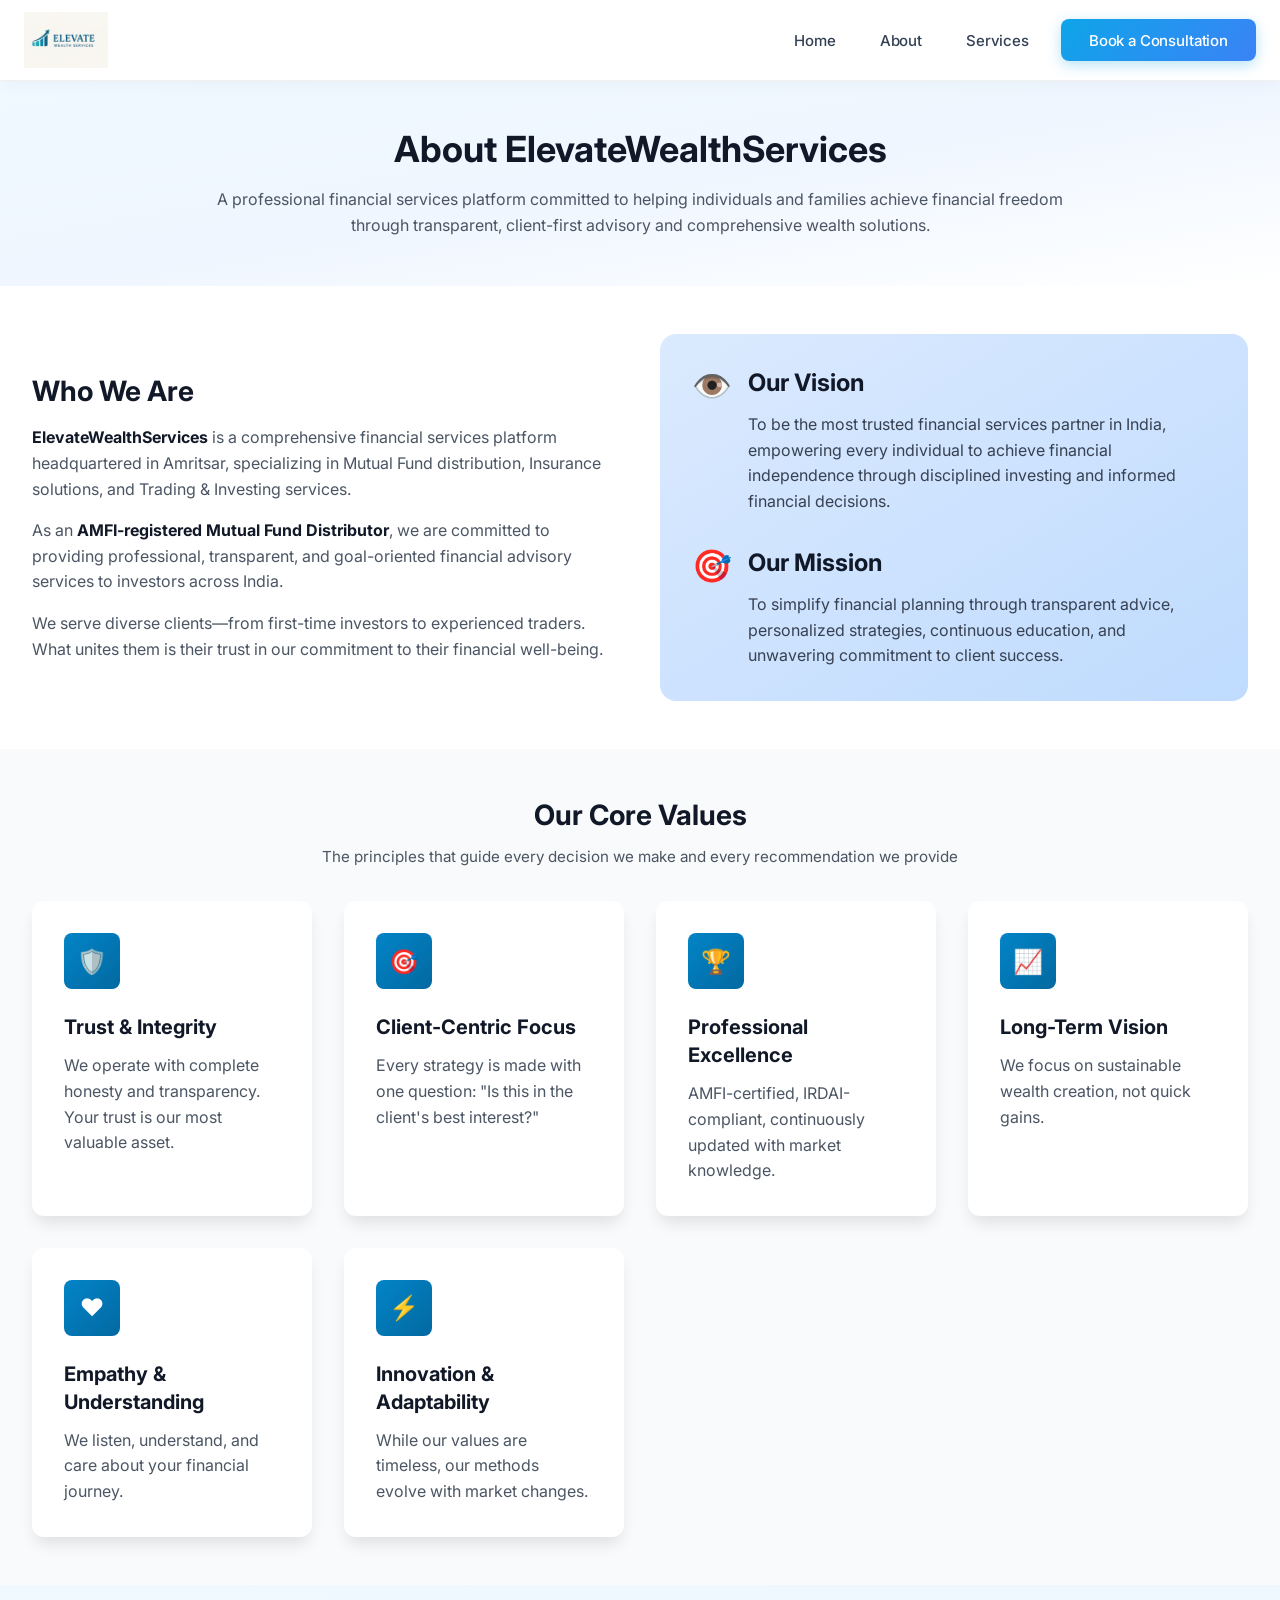
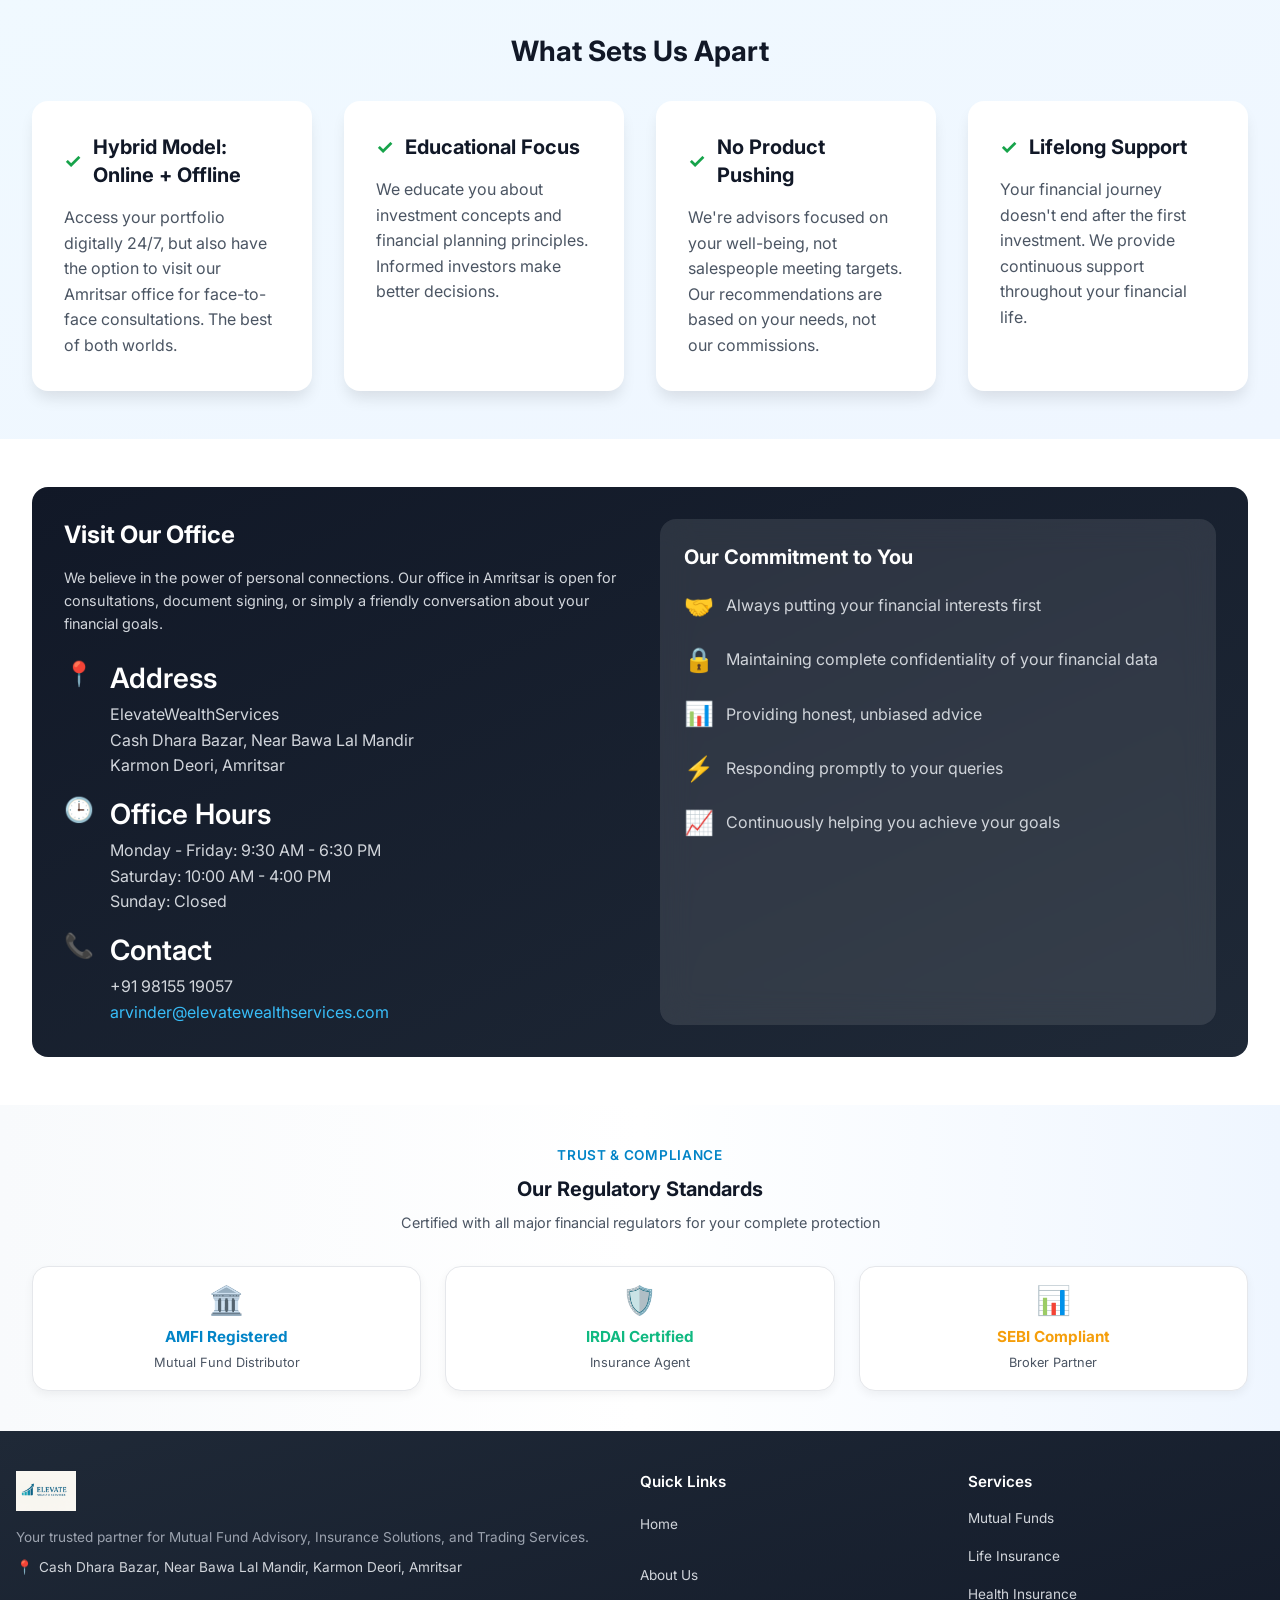
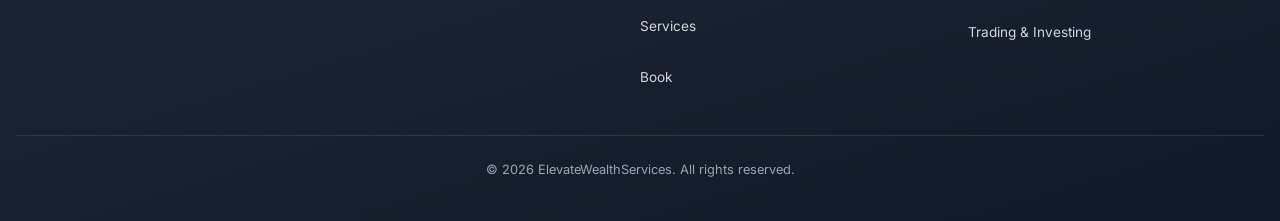
==== about.html @ 0524f618 "Fresh upload - full site" ====
<!DOCTYPE html>
<html lang="en">
<head>
    <meta charset="UTF-8">
    <meta name="viewport" content="width=device-width, initial-scale=1.0, maximum-scale=5.0, user-scalable=yes">
    <title>About Us - ElevateWealthServices</title>
    <meta name="description" content="Learn about ElevateWealthServices, an AMFI-registered mutual fund distributor offering insurance solutions and trading & investing support from Amritsar.">
    <meta property="og:type" content="website">
    <meta property="og:title" content="About ElevateWealthServices">
    <meta property="og:description" content="Discover our mission, vision, and client-first approach across mutual funds, insurance, and trading & investing services.">
    <meta property="og:url" content="https://elevatewealthservices.com/about.html">
    <meta property="og:image" content="https://elevatewealthservices.com/images/og-banner.png">
    <meta name="twitter:card" content="summary_large_image">
    <meta name="twitter:title" content="About ElevateWealthServices">
    <meta name="twitter:description" content="Learn how we serve investors with transparent advisory across mutual funds, insurance, and trading & investing.">
    <meta name="twitter:image" content="https://elevatewealthservices.com/images/og-banner.png">
    <link rel="stylesheet" href="css/styles.css">
    <style>
        @media (max-width: 768px) {
            h1 { font-size: 1.75rem !important; }
            h2 { font-size: 1.5rem !important; }
            h3 { font-size: 1.25rem !important; }
            p { font-size: 0.95rem !important; }
        }

        @media (max-width: 640px) {
            h1 { font-size: 1.5rem !important; }
            h2 { font-size: 1.25rem !important; }
            h3 { font-size: 1.05rem !important; }
            p { font-size: 0.9rem !important; }

            section { padding: 2rem 1rem !important; }

            .grid-2-col { grid-template-columns: 1fr !important; }
            .grid-3-col { grid-template-columns: 1fr !important; }
            .flex-reverse-mobile { flex-direction: column-reverse !important; }

            /* Force all 2-col grids to stack */
            div[style*="grid-template-columns: 1fr 1fr"] {
                grid-template-columns: 1fr !important;
            }
        }
    </style>
</head>
<body>
    <!-- Premium Navigation -->
    <nav>
        <div class="nav-container">
            <a href="index.html" class="logo">
                <img src="images/ElevateWealthServicesLogo.png" alt="ElevateWealthServices">
            </a>
            <button class="mobile-menu-toggle" aria-label="Toggle navigation" aria-expanded="false">
                <span></span>
                <span></span>
                <span></span>
            </button>
            <ul class="nav-menu">
                <li><a href="index.html">Home</a></li>
                <li><a href="about.html">About</a></li>
                <li><a href="services.html">Services</a></li>
                <li><a href="contact.html" class="nav-cta">Book a Consultation</a></li>
            </ul>
        </div>
    </nav>

    <!-- Hero Section -->
    <section style="padding: 3rem 1rem; background: linear-gradient(to bottom right, #f0f9ff, #eff6ff, white);">
        <div class="max-w-4xl" style="text-align: center;">
            <h1 style="font-size: 2.25rem; font-weight: 700; color: #111827; margin-bottom: 1rem;">About ElevateWealthServices</h1>
            <p style="font-size: 1rem; color: #4b5563; line-height: 1.6;">A professional financial services platform committed to helping individuals and families achieve financial freedom through transparent, client-first advisory and comprehensive wealth solutions.</p>
        </div>
    </section>

    <!-- Who We Are -->
    <section style="padding: 3rem 1rem; background: white;">
        <div class="max-w-7xl">
            <div style="display: grid; grid-template-columns: 1fr 1fr; gap: 2.5rem; align-items: center;">
                <div>
                    <h2 style="font-size: 1.75rem; font-weight: 700; color: #111827; margin-bottom: 1rem;">Who We Are</h2>
                    <div style="display: flex; flex-direction: column; gap: 1rem; color: #4b5563; font-size: 0.95rem; line-height: 1.7;">
                        <p><strong style="color: #111827;">ElevateWealthServices</strong> is a comprehensive financial services platform headquartered in Amritsar, specializing in Mutual Fund distribution, Insurance solutions, and Trading & Investing services.</p>
                        <p>As an <strong style="color: #111827;">AMFI-registered Mutual Fund Distributor</strong>, we are committed to providing professional, transparent, and goal-oriented financial advisory services to investors across India.</p>
                        <p>We serve diverse clients—from first-time investors to experienced traders. What unites them is their trust in our commitment to their financial well-being.</p>
                    </div>
                </div>

                <div style="background: linear-gradient(to bottom right, #dbeafe, #bfdbfe); border-radius: 1rem; padding: 2rem; display: flex; flex-direction: column; gap: 2rem;">
                    <div style="display: flex; gap: 1rem;">
                        <span style="font-size: 2rem; flex-shrink: 0;">👁️</span>
                        <div>
                            <h3 style="font-size: 1.5rem; font-weight: 700; color: #111827; margin-bottom: 0.75rem;">Our Vision</h3>
                            <p style="color: #374151; line-height: 1.6;">To be the most trusted financial services partner in India, empowering every individual to achieve financial independence through disciplined investing and informed financial decisions.</p>
                        </div>
                    </div>
                    <div style="display: flex; gap: 1rem;">
                        <span style="font-size: 2rem; flex-shrink: 0;">🎯</span>
                        <div>
                            <h3 style="font-size: 1.5rem; font-weight: 700; color: #111827; margin-bottom: 0.75rem;">Our Mission</h3>
                            <p style="color: #374151; line-height: 1.6;">To simplify financial planning through transparent advice, personalized strategies, continuous education, and unwavering commitment to client success.</p>
                        </div>
                    </div>
                </div>
            </div>
        </div>
    </section>

    <!-- Core Values -->
    <section style="padding: 3rem 1rem; background: #f9fafb;">
        <div class="max-w-7xl">
            <div style="text-align: center; margin-bottom: 2rem;">
                <h2 style="font-size: 1.75rem; font-weight: 700; color: #111827; margin-bottom: 0.75rem;">Our Core Values</h2>
                <p style="font-size: 0.95rem; color: #4b5563; max-width: 48rem; margin: 0 auto;">The principles that guide every decision we make and every recommendation we provide</p>
            </div>

            <div style="display: grid; grid-template-columns: repeat(auto-fit, minmax(280px, 1fr)); gap: 2rem;">
                <div style="background: white; border-radius: 0.75rem; padding: 2rem; box-shadow: 0 10px 15px -3px rgba(0, 0, 0, 0.1); transition: all 0.3s ease;">
                    <div style="display: inline-flex; align-items: center; justify-content: center; width: 3.5rem; height: 3.5rem; border-radius: 0.5rem; background: linear-gradient(to bottom right, #0284c7, #0369a1); color: white; margin-bottom: 1.5rem; font-size: 1.5rem;">🛡️</div>
                    <h3 style="font-size: 1.25rem; font-weight: 700; color: #111827; margin-bottom: 0.75rem;">Trust & Integrity</h3>
                    <p style="color: #4b5563;">We operate with complete honesty and transparency. Your trust is our most valuable asset.</p>
                </div>

                <div style="background: white; border-radius: 0.75rem; padding: 2rem; box-shadow: 0 10px 15px -3px rgba(0, 0, 0, 0.1); transition: all 0.3s ease;">
                    <div style="display: inline-flex; align-items: center; justify-content: center; width: 3.5rem; height: 3.5rem; border-radius: 0.5rem; background: linear-gradient(to bottom right, #0284c7, #0369a1); color: white; margin-bottom: 1.5rem; font-size: 1.5rem;">🎯</div>
                    <h3 style="font-size: 1.25rem; font-weight: 700; color: #111827; margin-bottom: 0.75rem;">Client-Centric Focus</h3>
                    <p style="color: #4b5563;">Every strategy is made with one question: "Is this in the client's best interest?"</p>
                </div>

                <div style="background: white; border-radius: 0.75rem; padding: 2rem; box-shadow: 0 10px 15px -3px rgba(0, 0, 0, 0.1); transition: all 0.3s ease;">
                    <div style="display: inline-flex; align-items: center; justify-content: center; width: 3.5rem; height: 3.5rem; border-radius: 0.5rem; background: linear-gradient(to bottom right, #0284c7, #0369a1); color: white; margin-bottom: 1.5rem; font-size: 1.5rem;">🏆</div>
                    <h3 style="font-size: 1.25rem; font-weight: 700; color: #111827; margin-bottom: 0.75rem;">Professional Excellence</h3>
                    <p style="color: #4b5563;">AMFI-certified, IRDAI-compliant, continuously updated with market knowledge.</p>
                </div>

                <div style="background: white; border-radius: 0.75rem; padding: 2rem; box-shadow: 0 10px 15px -3px rgba(0, 0, 0, 0.1); transition: all 0.3s ease;">
                    <div style="display: inline-flex; align-items: center; justify-content: center; width: 3.5rem; height: 3.5rem; border-radius: 0.5rem; background: linear-gradient(to bottom right, #0284c7, #0369a1); color: white; margin-bottom: 1.5rem; font-size: 1.5rem;">📈</div>
                    <h3 style="font-size: 1.25rem; font-weight: 700; color: #111827; margin-bottom: 0.75rem;">Long-Term Vision</h3>
                    <p style="color: #4b5563;">We focus on sustainable wealth creation, not quick gains.</p>
                </div>

                <div style="background: white; border-radius: 0.75rem; padding: 2rem; box-shadow: 0 10px 15px -3px rgba(0, 0, 0, 0.1); transition: all 0.3s ease;">
                    <div style="display: inline-flex; align-items: center; justify-content: center; width: 3.5rem; height: 3.5rem; border-radius: 0.5rem; background: linear-gradient(to bottom right, #0284c7, #0369a1); color: white; margin-bottom: 1.5rem; font-size: 1.5rem;">❤️</div>
                    <h3 style="font-size: 1.25rem; font-weight: 700; color: #111827; margin-bottom: 0.75rem;">Empathy & Understanding</h3>
                    <p style="color: #4b5563;">We listen, understand, and care about your financial journey.</p>
                </div>

                <div style="background: white; border-radius: 0.75rem; padding: 2rem; box-shadow: 0 10px 15px -3px rgba(0, 0, 0, 0.1); transition: all 0.3s ease;">
                    <div style="display: inline-flex; align-items: center; justify-content: center; width: 3.5rem; height: 3.5rem; border-radius: 0.5rem; background: linear-gradient(to bottom right, #0284c7, #0369a1); color: white; margin-bottom: 1.5rem; font-size: 1.5rem;">⚡</div>
                    <h3 style="font-size: 1.25rem; font-weight: 700; color: #111827; margin-bottom: 0.75rem;">Innovation & Adaptability</h3>
                    <p style="color: #4b5563;">While our values are timeless, our methods evolve with market changes.</p>
                </div>
            </div>
        </div>
    </section>

    <!-- What Sets Us Apart -->
    <section style="padding: 3rem 1rem; background: linear-gradient(to bottom right, #f0f9ff, #eff6ff);">
        <div class="max-w-7xl">
            <div style="text-align: center; margin-bottom: 2rem;">
                <h2 style="font-size: 1.75rem; font-weight: 700; color: #111827; margin-bottom: 0.75rem;">What Sets Us Apart</h2>
            </div>

            <div style="display: grid; grid-template-columns: repeat(auto-fit, minmax(250px, 1fr)); gap: 2rem;">
                <div style="background: white; border-radius: 1rem; padding: 2rem; box-shadow: 0 10px 15px -3px rgba(0, 0, 0, 0.1);">
                    <h3 style="font-size: 1.25rem; font-weight: 700; color: #111827; margin-bottom: 1rem; display: flex; align-items: center; gap: 0.75rem;">
                        <span style="color: #16a34a;">✓</span>
                        Hybrid Model: Online + Offline
                    </h3>
                    <p style="color: #4b5563; line-height: 1.6;">Access your portfolio digitally 24/7, but also have the option to visit our Amritsar office for face-to-face consultations. The best of both worlds.</p>
                </div>

                <div style="background: white; border-radius: 1rem; padding: 2rem; box-shadow: 0 10px 15px -3px rgba(0, 0, 0, 0.1);">
                    <h3 style="font-size: 1.25rem; font-weight: 700; color: #111827; margin-bottom: 1rem; display: flex; align-items: center; gap: 0.75rem;">
                        <span style="color: #16a34a;">✓</span>
                        Educational Focus
                    </h3>
                    <p style="color: #4b5563; line-height: 1.6;">We educate you about investment concepts and financial planning principles. Informed investors make better decisions.</p>
                </div>

                <div style="background: white; border-radius: 1rem; padding: 2rem; box-shadow: 0 10px 15px -3px rgba(0, 0, 0, 0.1);">
                    <h3 style="font-size: 1.25rem; font-weight: 700; color: #111827; margin-bottom: 1rem; display: flex; align-items: center; gap: 0.75rem;">
                        <span style="color: #16a34a;">✓</span>
                        No Product Pushing
                    </h3>
                    <p style="color: #4b5563; line-height: 1.6;">We're advisors focused on your well-being, not salespeople meeting targets. Our recommendations are based on your needs, not our commissions.</p>
                </div>

                <div style="background: white; border-radius: 1rem; padding: 2rem; box-shadow: 0 10px 15px -3px rgba(0, 0, 0, 0.1);">
                    <h3 style="font-size: 1.25rem; font-weight: 700; color: #111827; margin-bottom: 1rem; display: flex; align-items: center; gap: 0.75rem;">
                        <span style="color: #16a34a;">✓</span>
                        Lifelong Support
                    </h3>
                    <p style="color: #4b5563; line-height: 1.6;">Your financial journey doesn't end after the first investment. We provide continuous support throughout your financial life.</p>
                </div>
            </div>
        </div>
    </section>

    <!-- Office Info -->
    <section style="padding: 3rem 1rem; background: white;">
        <div class="max-w-7xl">
            <div style="background: linear-gradient(to bottom right, #111827, #1f2937); border-radius: 1rem; padding: 2rem; color: white;">
                <div style="display: grid; grid-template-columns: 1fr 1fr; gap: 2.5rem;">
                    <div>
                        <h2 style="font-size: 1.5rem; font-weight: 700; margin-bottom: 1rem;">Visit Our Office</h2>
                        <p style="color: #d1d5db; line-height: 1.6; margin-bottom: 1.5rem; font-size: 0.9rem;">We believe in the power of personal connections. Our office in Amritsar is open for consultations, document signing, or simply a friendly conversation about your financial goals.</p>
                        
                        <div style="display: flex; flex-direction: column; gap: 1rem;">
                            <div style="display: flex; gap: 1rem;">
                                <span style="font-size: 1.5rem;">📍</span>
                                <div>
                                    <h3 style="font-weight: 600; margin-bottom: 0.25rem;">Address</h3>
                                    <p style="color: #d1d5db;">ElevateWealthServices<br>Cash Dhara Bazar, Near Bawa Lal Mandir<br>Karmon Deori, Amritsar</p>
                                </div>
                            </div>

                            <div style="display: flex; gap: 1rem;">
                                <span style="font-size: 1.5rem;">🕒</span>
                                <div>
                                    <h3 style="font-weight: 600; margin-bottom: 0.25rem;">Office Hours</h3>
                                    <p style="color: #d1d5db;">Monday - Friday: 9:30 AM - 6:30 PM<br>Saturday: 10:00 AM - 4:00 PM<br>Sunday: Closed</p>
                                </div>
                            </div>

                            <div style="display: flex; gap: 1rem;">
                                <span style="font-size: 1.5rem;">📞</span>
                                <div>
                                    <h3 style="font-weight: 600; margin-bottom: 0.25rem;">Contact</h3>
                                    <p style="color: #d1d5db;">+91 98155 19057<br><a href="mailto:arvinder@elevatewealthservices.com" style="color: #38bdf8;">arvinder@elevatewealthservices.com</a></p>
                                </div>
                            </div>
                        </div>
                    </div>

                    <div style="background: rgba(255, 255, 255, 0.1); backdrop-filter: blur(1rem); border-radius: 1rem; padding: 1.5rem;">
                        <h3 style="font-size: 1.25rem; font-weight: 700; margin-bottom: 1rem;">Our Commitment to You</h3>
                        <div style="display: flex; flex-direction: column; gap: 1rem; color: #d1d5db;">
                            <p style="display: flex; align-items: center; gap: 0.75rem;">
                                <span style="font-size: 1.5rem;">🤝</span>
                                <span>Always putting your financial interests first</span>
                            </p>
                            <p style="display: flex; align-items: center; gap: 0.75rem;">
                                <span style="font-size: 1.5rem;">🔒</span>
                                <span>Maintaining complete confidentiality of your financial data</span>
                            </p>
                            <p style="display: flex; align-items: center; gap: 0.75rem;">
                                <span style="font-size: 1.5rem;">📊</span>
                                <span>Providing honest, unbiased advice</span>
                            </p>
                            <p style="display: flex; align-items: center; gap: 0.75rem;">
                                <span style="font-size: 1.5rem;">⚡</span>
                                <span>Responding promptly to your queries</span>
                            </p>
                            <p style="display: flex; align-items: center; gap: 0.75rem;">
                                <span style="font-size: 1.5rem;">📈</span>
                                <span>Continuously helping you achieve your goals</span>
                            </p>
                        </div>
                    </div>
                </div>
            </div>
        </div>
    </section>

    <!-- Trusted Partners & Compliance Section -->
    <section style="padding: 2.5rem 1rem; background: linear-gradient(to right, #f8fafc, white, #eff6ff);">
        <div class="max-w-7xl">
            <div style="text-align: center; margin-bottom: 2rem;">
                <p style="font-size: 0.85rem; font-weight: 600; color: #0284c7; text-transform: uppercase; letter-spacing: 0.05em; margin-bottom: 0.5rem;">Trust & Compliance</p>
                <h3 style="font-size: 1.25rem; font-weight: 700; color: #111827; margin-bottom: 0.5rem;">Our Regulatory Standards</h3>
                <p style="font-size: 0.9rem; color: #4b5563;">Certified with all major financial regulators for your complete protection</p>
            </div>

            <div style="display: grid; grid-template-columns: repeat(auto-fit, minmax(180px, 1fr)); gap: 1.5rem; align-items: center;">
                <!-- AMFI -->
                <div style="background: white; border-radius: 1rem; padding: 1rem; text-align: center; border: 1px solid #e5e7eb; box-shadow: 0 4px 10px rgba(0, 0, 0, 0.05); transition: all 0.3s ease;" onmouseover="this.style.transform='translateY(-3px)'; this.style.boxShadow='0 10px 25px rgba(2, 132, 199, 0.15)';" onmouseout="this.style.transform='translateY(0)'; this.style.boxShadow='0 4px 10px rgba(0, 0, 0, 0.05)';">
                    <div style="font-size: 1.75rem; margin-bottom: 0.5rem;">🏛️</div>
                    <p style="font-weight: 700; color: #0284c7; margin: 0; font-size: 0.95rem;">AMFI Registered</p>
                    <p style="color: #4b5563; font-size: 0.8rem; margin: 0.25rem 0 0 0;">Mutual Fund Distributor</p>
                </div>

                <!-- IRDAI -->
                <div style="background: white; border-radius: 1rem; padding: 1rem; text-align: center; border: 1px solid #e5e7eb; box-shadow: 0 4px 10px rgba(0, 0, 0, 0.05); transition: all 0.3s ease;" onmouseover="this.style.transform='translateY(-3px)'; this.style.boxShadow='0 10px 25px rgba(16, 185, 129, 0.15)';" onmouseout="this.style.transform='translateY(0)'; this.style.boxShadow='0 4px 10px rgba(0, 0, 0, 0.05)';">
                    <div style="font-size: 1.75rem; margin-bottom: 0.5rem;">🛡️</div>
                    <p style="font-weight: 700; color: #10b981; margin: 0; font-size: 0.95rem;">IRDAI Certified</p>
                    <p style="color: #4b5563; font-size: 0.8rem; margin: 0.25rem 0 0 0;">Insurance Agent</p>
                </div>

                <!-- SEBI -->
                <div style="background: white; border-radius: 1rem; padding: 1rem; text-align: center; border: 1px solid #e5e7eb; box-shadow: 0 4px 10px rgba(0, 0, 0, 0.05); transition: all 0.3s ease;" onmouseover="this.style.transform='translateY(-3px)'; this.style.boxShadow='0 10px 25px rgba(245, 158, 11, 0.15)';" onmouseout="this.style.transform='translateY(0)'; this.style.boxShadow='0 4px 10px rgba(0, 0, 0, 0.05)';">
                    <div style="font-size: 1.75rem; margin-bottom: 0.5rem;">📊</div>
                    <p style="font-weight: 700; color: #f59e0b; margin: 0; font-size: 0.95rem;">SEBI Compliant</p>
                    <p style="color: #4b5563; font-size: 0.8rem; margin: 0.25rem 0 0 0;">Broker Partner</p>
                </div>
            </div>
        </div>
    </section>

    <!-- Footer -->
    <footer style="background: linear-gradient(to bottom right, #1f2937, #111827); color: #d1d5db;">
        <div class="max-w-7xl" style="padding: 2.5rem 1rem;">
            <div style="display: grid; grid-template-columns: 2fr 1fr 1fr; gap: 2rem; margin-bottom: 2rem;">
                <!-- Company Info -->
                <div class="footer-section">
                    <div style="display: flex; align-items: center; gap: 0.4rem; margin-bottom: 1rem;">
                        <img src="images/ElevateWealthServicesLogo.png" alt="ElevateWealthServices" style="height: 2.5rem; width: auto; object-fit: contain;">
                    </div>
                    <p style="color: #9ca3af; font-size: 0.85rem; line-height: 1.5; margin-bottom: 0.75rem;">Your trusted partner for Mutual Fund Advisory, Insurance Solutions, and Trading Services.</p>
                    <div style="display: flex; align-items: center; gap: 0.4rem; font-size: 0.85rem;">
                        <span>📍</span>
                        <span>Cash Dhara Bazar, Near Bawa Lal Mandir, Karmon Deori, Amritsar</span>
                    </div>
                </div>

                <!-- Quick Links -->
                <div class="footer-section">
                    <h3 style="color: white; font-weight: 600; margin-bottom: 1rem; font-size: 0.95rem;">Quick Links</h3>
                    <ul style="list-style: none; padding: 0; margin: 0; display: flex; flex-direction: column; gap: 0.5rem;">
                        <li><a href="index.html" style="color: #d1d5db; text-decoration: none; font-size: 0.85rem;">Home</a></li>
                        <li><a href="about.html" style="color: #d1d5db; text-decoration: none; font-size: 0.85rem;">About Us</a></li>
                        <li><a href="services.html" style="color: #d1d5db; text-decoration: none; font-size: 0.85rem;">Services</a></li>
                        <li><a href="contact.html" style="color: #d1d5db; text-decoration: none; font-size: 0.85rem;">Book</a></li>
                    </ul>
                </div>

                <!-- Services -->
                <div class="footer-section">
                    <h3 style="color: white; font-weight: 600; margin-bottom: 1rem; font-size: 0.95rem;">Services</h3>
                    <ul style="list-style: none; padding: 0; margin: 0; display: flex; flex-direction: column; gap: 0.5rem;">
                        <li style="font-size: 0.85rem; color: #d1d5db;">Mutual Funds</li>
                        <li style="font-size: 0.85rem; color: #d1d5db;">Life Insurance</li>
                        <li style="font-size: 0.85rem; color: #d1d5db;">Health Insurance</li>
                        <li style="font-size: 0.85rem; color: #d1d5db;">Trading & Investing</li>
                    </ul>
                </div>
            </div>

            <div style="border-top: 1px solid rgba(255, 255, 255, 0.1); padding-top: 1.5rem;">
                <p style="font-size: 0.8rem; color: #9ca3af; text-align: center; margin: 0;">© 2026 ElevateWealthServices. All rights reserved.</p>
            </div>
        </div>
    </footer>

    <script src="js/script.js"></script>
</body>
</html>
---- css/styles.css ----
@import url('https://fonts.googleapis.com/css2?family=Inter:wght@300;400;500;600;700;800&display=swap');

/* Reset */
* {
  margin: 0;
  padding: 0;
  box-sizing: border-box;
}

html {
  scroll-behavior: smooth;
}

body {
  font-family: 'Inter', sans-serif;
  background-color: #ffffff;
  color: #1e293b;
  padding-top: 5rem;
  overflow-x: hidden;
}

/* Scrollbar Styling */
::-webkit-scrollbar {
  width: 10px;
}

::-webkit-scrollbar-track {
  background: #f1f5f9;
}

::-webkit-scrollbar-thumb {
  background: #cbd5e1;
  border-radius: 5px;
}

::-webkit-scrollbar-thumb:hover {
  background: #94a3b8;
}

/* Utility Classes */
.transition-smooth {
  transition: all 0.3s cubic-bezier(0.4, 0, 0.2, 1);
}

.gradient-bg {
  background: linear-gradient(135deg, #667eea 0%, #764ba2 100%);
}

.gradient-gold {
  background: linear-gradient(135deg, #f6d365 0%, #fda085 100%);
}

.glass {
  background: rgba(255, 255, 255, 0.25);
  backdrop-filter: blur(10px);
  border: 1px solid rgba(255, 255, 255, 0.18);
}

.glow-hover {
  position: relative;
  transition: all 0.3s ease;
}

.glow-hover:hover {
  box-shadow: 0 0 30px rgba(14, 165, 233, 0.4);
  transform: translateY(-2px);
}

/* Animations */
@keyframes blob {
  0%, 100% { transform: translate(0, 0) scale(1); }
  25% { transform: translate(20px, -50px) scale(1.1); }
  50% { transform: translate(-20px, 20px) scale(0.9); }
  75% { transform: translate(50px, 50px) scale(1.05); }
}

@keyframes fadeIn {
  from { opacity: 0; }
  to { opacity: 1; }
}

@keyframes slideUp {
  from { 
    opacity: 0;
    transform: translateY(30px);
  }
  to { 
    opacity: 1;
    transform: translateY(0);
  }
}

.animate-blob {
  animation: blob 7s infinite;
}

.animate-fade-in {
  animation: fadeIn 1s ease-in;
}

.animate-slide-up {
  animation: slideUp 0.6s ease-out;
}

.animation-delay-200 {
  animation-delay: 0.2s;
}

.animation-delay-400 {
  animation-delay: 0.4s;
}

.animation-delay-600 {
  animation-delay: 0.6s;
}

.animation-delay-2000 {
  animation-delay: 2s;
}

.animation-delay-4000 {
  animation-delay: 4s;
}

.animate-bounce {
  animation: bounce 2s infinite;
}

@keyframes bounce {
  0%, 100% { transform: translateY(0); }
  50% { transform: translateY(-10px); }
}

/* Typography */
h1 {
  font-size: 2.25rem;
  font-weight: 700;
  line-height: 1.2;
}

h2 {
  font-size: 1.875rem;
  font-weight: 700;
  line-height: 1.3;
}

h3 {
  font-size: 1.25rem;
  font-weight: 600;
  line-height: 1.4;
}

h4 {
  font-size: 1rem;
  font-weight: 600;
}

p {
  line-height: 1.6;
  font-size: 0.95rem;
}

@media (min-width: 768px) {
  h1 {
    font-size: 3.5rem;
  }

  h2 {
    font-size: 2.5rem;
  }

  h3 {
    font-size: 1.75rem;
  }

  h4 {
    font-size: 1.125rem;
  }

  p {
    font-size: 1rem;
  }
}

/* Container */
.container {
  max-width: 80rem;
  margin: 0 auto;
  padding: 0 1rem;
}

.max-w-7xl {
  max-width: 80rem;
  margin: 0 auto;
  padding: 0 1rem;
}

.max-w-4xl {
  max-width: 56rem;
  margin: 0 auto;
  padding: 0 1rem;
}

/* Colors */
.text-primary-600 { color: #0284c7; }
.text-primary-700 { color: #0369a1; }
.bg-primary-50 { background-color: #f0f9ff; }
.bg-primary-600 { background-color: #0284c7; }
.bg-primary-700 { background-color: #0369a1; }

.text-gray-900 { color: #111827; }
.text-gray-600 { color: #4b5563; }
.text-gray-700 { color: #374151; }
.text-white { color: #ffffff; }

.bg-white { background-color: #ffffff; }
.bg-gray-50 { background-color: #f9fafb; }
.bg-gray-900 { background-color: #111827; }
.bg-gray-800 { background-color: #1f2937; }

.bg-blue-50 { background-color: #eff6ff; }
.bg-blue-500 { background-color: #3b82f6; }
.bg-blue-600 { background-color: #2563eb; }
.bg-blue-700 { background-color: #1d4ed8; }
.bg-green-600 { background-color: #16a34a; }

/* Gradient */
.bg-gradient-to-br {
  background-image: linear-gradient(to bottom right, var(--tw-gradient-stops));
}

.from-slate-50 { --tw-gradient-stops: #f8fafc; }
.from-blue-50 { --tw-gradient-stops: #eff6ff; }
.from-primary-50 { --tw-gradient-stops: #f0f9ff; }
.from-primary-600 { --tw-gradient-stops: #0284c7; }
.from-gray-900 { --tw-gradient-stops: #111827; }
.from-blue-500 { --tw-gradient-stops: #3b82f6; }

.via-blue-50 { --tw-gradient-stops: var(--tw-gradient-from), #eff6ff; }
.via-gray-800 { --tw-gradient-stops: var(--tw-gradient-from), #1f2937; }

.to-white { --tw-gradient-stops: var(--tw-gradient-from), #ffffff; }
.to-blue-700 { --tw-gradient-stops: var(--tw-gradient-from), #1d4ed8; }
.to-primary-700 { --tw-gradient-stops: var(--tw-gradient-from), #0369a1; }
.to-gray-900 { --tw-gradient-stops: var(--tw-gradient-from), #111827; }
.to-indigo-50 { --tw-gradient-stops: var(--tw-gradient-from), #eef2ff; }

.bg-gradient-to-r {
  background-image: linear-gradient(to right, var(--tw-gradient-stops));
}

.from-primary-700 { --tw-gradient-stops: #0369a1; }
.to-primary-900 { --tw-gradient-stops: var(--tw-gradient-from), #0c4a6e; }

.from-blue-600 { --tw-gradient-stops: #2563eb; }
.to-indigo-600 { --tw-gradient-stops: var(--tw-gradient-from), #4f46e5; }

.bg-clip-text {
  background-clip: text;
  -webkit-background-clip: text;
  -webkit-text-fill-color: transparent;
}

/* Flexbox */
.flex {
  display: flex;
}

.flex-wrap {
  flex-wrap: wrap;
}

.flex-col {
  flex-direction: column;
}

.items-center {
  align-items: center;
}

.items-start {
  align-items: flex-start;
}

.justify-between {
  justify-content: space-between;
}

.justify-center {
  justify-content: center;
}

.gap-2 { gap: 0.5rem; }
.gap-3 { gap: 0.75rem; }
.gap-4 { gap: 1rem; }
.gap-6 { gap: 1.5rem; }
.gap-8 { gap: 2rem; }
.gap-12 { gap: 3rem; }

.space-x-2 > * + * { margin-left: 0.5rem; }
.space-x-3 > * + * { margin-left: 0.75rem; }
.space-x-4 > * + * { margin-left: 1rem; }
.space-x-8 > * + * { margin-left: 2rem; }

.space-y-2 > * + * { margin-top: 0.5rem; }
.space-y-4 > * + * { margin-top: 1rem; }
.space-y-6 > * + * { margin-top: 1.5rem; }

/* Grid */
.grid {
  display: grid;
}

.grid-cols-1 {
  grid-template-columns: repeat(1, minmax(0, 1fr));
}

.grid-cols-2 {
  grid-template-columns: repeat(2, minmax(0, 1fr));
}

/* Padding */
.p-2 { padding: 0.5rem; }
.p-4 { padding: 1rem; }
.p-6 { padding: 1.5rem; }
.p-8 { padding: 2rem; }
.p-12 { padding: 3rem; }

.px-4 { padding-left: 1rem; padding-right: 1rem; }
.px-6 { padding-left: 1.5rem; padding-right: 1.5rem; }
.px-8 { padding-left: 2rem; padding-right: 2rem; }

.py-4 { padding-top: 1rem; padding-bottom: 1rem; }
.py-8 { padding-top: 2rem; padding-bottom: 2rem; }
.py-12 { padding-top: 3rem; padding-bottom: 3rem; }
.py-20 { padding-top: 5rem; padding-bottom: 5rem; }

.pt-20 { padding-top: 5rem; }
.pb-8 { padding-bottom: 2rem; }

/* Margin */
.mx-auto { margin-left: auto; margin-right: auto; }
.mb-2 { margin-bottom: 0.5rem; }
.mb-3 { margin-bottom: 0.75rem; }
.mb-4 { margin-bottom: 1rem; }
.mb-6 { margin-bottom: 1.5rem; }
.mb-8 { margin-bottom: 2rem; }

.mt-6 { margin-top: 1.5rem; }
.mt-8 { margin-top: 2rem; }

.pt-8 { padding-top: 2rem; }

/* Width & Height */
.w-full { width: 100%; }
.w-5 { width: 1.25rem; }
.w-6 { width: 1.5rem; }
.w-8 { width: 2rem; }
.w-16 { width: 4rem; }

.h-full { height: 100%; }
.h-10 { height: 2.5rem; }
.h-12 { height: 3rem; }
.h-16 { height: 4rem; }
.h-20 { height: 5rem; }
.h-px { height: 1px; }
.h-1 { height: 0.25rem; }
.h-2 { height: 0.5rem; }
.h-3 { height: 0.75rem; }

/* Border */
.border {
  border: 1px solid #e5e7eb;
}

.border-gray-100 { border-color: #f3f4f6; }
.border-gray-200 { border-color: #e5e7eb; }

.rounded-lg { border-radius: 0.5rem; }
.rounded-xl { border-radius: 0.75rem; }
.rounded-2xl { border-radius: 1rem; }
.rounded-full { border-radius: 9999px; }

/* Button Styles */
.btn {
  display: inline-flex;
  align-items: center;
  padding: 0.75rem 1.5rem;
  border-radius: 0.5rem;
  font-weight: 600;
  cursor: pointer;
  transition: all 0.3s ease;
  border: none;
  text-decoration: none;
  font-family: inherit;
  font-size: 1rem;
  min-height: 48px;
  min-width: 48px;
}

@media (max-width: 640px) {
  .btn {
    padding: 0.75rem 1.25rem;
    font-size: 0.95rem;
  }
}

.btn-primary {
  background: linear-gradient(to right, #0284c7, #0369a1);
  color: white;
  box-shadow: 0 10px 25px rgba(2, 132, 199, 0.3);
}

.btn-primary:hover {
  box-shadow: 0 15px 35px rgba(2, 132, 199, 0.4);
  transform: translateY(-2px);
}

.btn-secondary {
  background: white;
  color: #1f2937;
  border: 1px solid #e5e7eb;
}

.btn-secondary:hover {
  box-shadow: 0 10px 25px rgba(0, 0, 0, 0.1);
  transform: translateY(-2px);
}

/* Shadow */
.shadow-lg {
  box-shadow: 0 10px 15px -3px rgba(0, 0, 0, 0.1);
}

.shadow-xl {
  box-shadow: 0 20px 25px -5px rgba(0, 0, 0, 0.1);
}

.shadow-2xl {
  box-shadow: 0 25px 50px -12px rgba(0, 0, 0, 0.25);
}

/* Display */
.hidden { display: none; }
.block { display: block; }
.inline-flex { display: inline-flex; }
.inline-block { display: inline-block; }

/* Margin Auto */
.absolute { position: absolute; }
.relative { position: relative; }
.fixed { position: fixed; }

/* Z-index */
.z-50 { z-index: 50; }
.z-10 { z-index: 10; }

/* Responsiveness */
.sm-hidden {
  display: none;
}

/* Premium Navbar */
nav {
  position: fixed;
  top: 0;
  left: 0;
  right: 0;
  width: 100%;
  z-index: 1000;
  background: rgba(255, 255, 255, 0.95);
  backdrop-filter: blur(20px);
  -webkit-backdrop-filter: blur(20px);
  border-bottom: 1px solid rgba(0, 0, 0, 0.06);
  transition: all 0.4s cubic-bezier(0.4, 0, 0.2, 1);
  box-shadow: 0 2px 20px rgba(0, 0, 0, 0.04);
}

nav.scrolled {
  background: rgba(255, 255, 255, 0.98);
  box-shadow: 0 4px 30px rgba(0, 0, 0, 0.08);
  border-bottom: 1px solid rgba(2, 132, 199, 0.12);
}

.nav-container {
  max-width: 80rem;
  margin: 0 auto;
  padding: 0 1.5rem;
  display: flex;
  align-items: center;
  justify-content: space-between;
  height: 5rem;
}

nav .logo {
  display: flex;
  align-items: center;
  text-decoration: none;
  transition: transform 0.3s ease, opacity 0.3s ease;
  z-index: 1001;
}

nav .logo:hover {
  transform: translateY(-1px);
  opacity: 0.9;
}

nav .logo img {
  height: 3.5rem;
  width: auto;
  object-fit: contain;
  display: block;
}

.nav-menu {
  display: flex;
  align-items: center;
  gap: 0.25rem;
  list-style: none;
  margin: 0;
  padding: 0;
}

.nav-menu li {
  position: relative;
}

.nav-menu a {
  display: inline-flex;
  align-items: center;
  padding: 0.65rem 1.25rem;
  color: #334155;
  text-decoration: none;
  font-weight: 500;
  font-size: 0.9375rem;
  letter-spacing: -0.01em;
  transition: all 0.3s cubic-bezier(0.4, 0, 0.2, 1);
  border-radius: 0.5rem;
  position: relative;
}

.nav-menu a:not(.nav-cta)::before {
  content: '';
  position: absolute;
  bottom: 0.5rem;
  left: 1.25rem;
  right: 1.25rem;
  height: 2px;
  background: linear-gradient(90deg, #0ea5e9, #3b82f6);
  transform: scaleX(0);
  transform-origin: center;
  transition: transform 0.3s cubic-bezier(0.4, 0, 0.2, 1);
  border-radius: 2px;
}

.nav-menu a:not(.nav-cta):hover {
  color: #0ea5e9;
  background: rgba(14, 165, 233, 0.06);
}

.nav-menu a:not(.nav-cta):hover::before {
  transform: scaleX(1);
}

.nav-cta {
  background: linear-gradient(135deg, #0ea5e9 0%, #3b82f6 100%);
  color: #ffffff !important;
  font-weight: 600;
  padding: 0.7rem 1.75rem !important;
  border-radius: 0.625rem;
  box-shadow: 0 4px 14px rgba(14, 165, 233, 0.3);
  margin-left: 0.5rem;
  transition: all 0.3s cubic-bezier(0.4, 0, 0.2, 1);
}

.nav-cta:hover {
  transform: translateY(-2px);
  box-shadow: 0 8px 24px rgba(14, 165, 233, 0.4);
  background: linear-gradient(135deg, #0284c7 0%, #2563eb 100%);
}

.mobile-menu-toggle {
  display: none;
  flex-direction: column;
  justify-content: space-around;
  width: 2rem;
  height: 2rem;
  background: transparent;
  border: none;
  cursor: pointer;
  padding: 0;
  z-index: 1001;
  position: relative;
}

.mobile-menu-toggle span {
  width: 2rem;
  height: 2px;
  background: #0f172a;
  border-radius: 2px;
  transition: all 0.3s cubic-bezier(0.4, 0, 0.2, 1);
  position: relative;
  transform-origin: center;
}

.mobile-menu-toggle.active span:nth-child(1) {
  transform: rotate(45deg) translate(0.4rem, 0.4rem);
}

.mobile-menu-toggle.active span:nth-child(2) {
  opacity: 0;
  transform: translateX(-100%);
}

.mobile-menu-toggle.active span:nth-child(3) {
  transform: rotate(-45deg) translate(0.4rem, -0.4rem);
}

/* Mobile Menu */
@media (max-width: 768px) {
  .nav-container {
    padding: 0 1.25rem;
  }
  
  nav .logo img {
    height: 3rem;
  }
  
  .mobile-menu-toggle {
    display: flex;
  }
  
  .nav-menu {
    position: fixed;
    top: 5rem;
    left: 0;
    right: 0;
    flex-direction: column;
    background: rgba(255, 255, 255, 0.98);
    backdrop-filter: blur(20px);
    -webkit-backdrop-filter: blur(20px);
    padding: 1.5rem 1.25rem;
    gap: 0.25rem;
    box-shadow: 0 10px 40px rgba(0, 0, 0, 0.12);
    border-bottom: 1px solid rgba(0, 0, 0, 0.08);
    opacity: 0;
    transform: translateY(-20px);
    pointer-events: none;
    transition: all 0.4s cubic-bezier(0.4, 0, 0.2, 1);
  }
  
  .nav-menu.active {
    opacity: 1;
    transform: translateY(0);
    pointer-events: all;
  }
  
  .nav-menu li {
    width: 100%;
  }
  
  .nav-menu a {
    width: 100%;
    padding: 0.875rem 1.25rem;
    font-size: 1rem;
    justify-content: flex-start;
  }
  
  .nav-cta {
    margin-left: 0 !important;
    margin-top: 0.5rem;
    text-align: center;
    justify-content: center;
  }
}

@media (max-width: 768px) {
  /* Stack all inline multi-col grids */
  div[style*="grid-template-columns: 1fr 1fr"],
  div[style*="grid-template-columns: 2fr 1fr 1fr"],
  div[style*="grid-template-columns: repeat(3"],
  div[style*="grid-template-columns: repeat(auto-fit"] {
    grid-template-columns: 1fr !important;
  }
}

@media (max-width: 640px) {
  nav .nav-links.active a {
    font-size: 0.95rem;
    padding: 0.6rem 1rem;
  }
}

/* Footer */
footer {
  background: linear-gradient(to bottom right, #1f2937, #111827, #1f2937);
  color: #d1d5db;
}

footer a {
  color: inherit;
  text-decoration: none;
  transition: color 0.3s ease;
  display: inline-block;
  padding: 0.35rem 0.25rem;
}

footer a:hover {
  color: #0284c7;
  text-decoration: underline;
}

.footer-section {
  flex: 1;
}

.footer-section h3 {
  color: white;
  font-size: 1rem;
  margin-bottom: 1rem;
  font-weight: 600;
}

.footer-section ul {
  list-style: none;
  padding: 0;
  margin: 0;
}

.footer-section ul li {
  margin-bottom: 0.6rem;
  font-size: 0.9rem;
  line-height: 1.5;
}

.footer-section ul li a {
  color: #d1d5db;
  padding: 0.4rem 0;
  display: block;
}

.footer-section ul li a:hover {
  color: #0284c7;
  padding-left: 0.25rem;
}

.footer-divider {
  width: 1px;
  background: rgba(255, 255, 255, 0.2);
  height: 3rem;
}

.footer-bottom {
  border-top: 1px solid rgba(255, 255, 255, 0.1);
  margin-top: 2rem;
  padding-top: 2rem;
  display: flex;
  justify-content: space-between;
  align-items: center;
  font-size: 0.875rem;
}

@media (max-width: 768px) {
  .footer-section h3 {
    font-size: 0.95rem;
  }

  .footer-section ul li {
    font-size: 0.85rem;
    margin-bottom: 0.5rem;
  }

  .footer-bottom {
    flex-direction: column;
    gap: 1rem;
    text-align: center;
  }
}

@media (max-width: 640px) {
  .footer-section h3 {
    font-size: 0.9rem;
    margin-bottom: 0.75rem;
  }

  .footer-section ul li {
    font-size: 0.8rem;
    margin-bottom: 0.4rem;
  }

  .footer-section ul li a {
    padding: 0.35rem 0;
  }

  footer {
    padding: 1.5rem 1rem !important;
  }

  footer .max-w-7xl {
    padding: 0 !important;
  }
}

/* Form Elements */
input, select, textarea {
  width: 100%;
  padding: 0.75rem 1rem;
  border: 1px solid #e5e7eb;
  border-radius: 0.5rem;
  font-family: inherit;
  font-size: 1rem;
  transition: border-color 0.3s ease;
}

input:focus, select:focus, textarea:focus {
  outline: none;
  border-color: #0284c7;
  box-shadow: 0 0 0 3px rgba(2, 132, 199, 0.1);
}

label {
  display: block;
  font-weight: 500;
  margin-bottom: 0.5rem;
  font-size: 0.875rem;
}

/* Card Styles */
.card {
  background: white;
  border-radius: 1rem;
  padding: 2rem;
  border: 1px solid #e5e7eb;
  transition: all 0.3s ease;
}

.card:hover {
  box-shadow: 0 20px 25px -5px rgba(0, 0, 0, 0.1);
  transform: translateY(-4px);
}

/* Section */
.section {
  padding: 5rem 1rem;
}

.section-dark {
  background: linear-gradient(135deg, #1f2937, #111827);
  color: white;
}

/* Enhanced Animations */
@keyframes slideInUp {
  from {
    opacity: 0;
    transform: translateY(40px);
  }
  to {
    opacity: 1;
    transform: translateY(0);
  }
}

@keyframes slideInDown {
  from {
    opacity: 0;
    transform: translateY(-40px);
  }
  to {
    opacity: 1;
    transform: translateY(0);
  }
}

@keyframes scaleIn {
  from {
    opacity: 0;
    transform: scale(0.95);
  }
  to {
    opacity: 1;
    transform: scale(1);
  }
}

@keyframes fadeInBlur {
  from {
    opacity: 0;
    filter: blur(10px);
  }
  to {
    opacity: 1;
    filter: blur(0);
  }
}

@keyframes shimmer {
  0% {
    background-position: -1000px 0;
  }
  100% {
    background-position: 1000px 0;
  }
}

@keyframes glow-pulse {
  0%, 100% {
    box-shadow: 0 0 20px rgba(2, 132, 199, 0.3);
  }
  50% {
    box-shadow: 0 0 30px rgba(2, 132, 199, 0.5);
  }
}

/* Card Enhancement */
.service-card {
  transition: all 0.4s cubic-bezier(0.34, 1.56, 0.64, 1);
  position: relative;
}

.service-card::before {
  content: '';
  position: absolute;
  top: 0;
  left: 0;
  right: 0;
  height: 4px;
  background: linear-gradient(90deg, #0284c7, #2563eb);
  border-radius: 1rem 1rem 0 0;
  transform: scaleX(0);
  transform-origin: left;
  transition: transform 0.3s ease;
}

.service-card:hover::before {
  transform: scaleX(1);
}

/* Gradient Text Animation */
.gradient-text-animate {
  background: linear-gradient(90deg, #0284c7, #2563eb, #4f46e5, #0284c7);
  background-size: 200% 100%;
  -webkit-background-clip: text;
  -webkit-text-fill-color: transparent;
  background-clip: text;
  animation: shimmer 3s infinite;
}

/* Trust Badge */
.trust-badge {
  display: inline-flex;
  align-items: center;
  gap: 0.5rem;
  background: rgba(2, 132, 199, 0.08);
  border: 1px solid rgba(2, 132, 199, 0.2);
  padding: 0.5rem 1rem;
  border-radius: 9999px;
  font-size: 0.85rem;
  font-weight: 600;
  color: #0284c7;
  transition: all 0.3s ease;
}

.trust-badge:hover {
  background: rgba(2, 132, 199, 0.15);
  border-color: rgba(2, 132, 199, 0.4);
  transform: translateY(-2px);
}

/* Enhanced Step Counter */
.step-counter {
  display: inline-flex;
  align-items: center;
  justify-content: center;
  width: 3.5rem;
  height: 3.5rem;
  border-radius: 50%;
  font-weight: 700;
  font-size: 1.5rem;
  color: white;
  position: relative;
  animation: scaleIn 0.6s cubic-bezier(0.34, 1.56, 0.64, 1);
}

.step-counter::after {
  content: '';
  position: absolute;
  inset: -3px;
  border-radius: 50%;
  background: linear-gradient(135deg, currentColor, transparent);
  opacity: 0;
  transition: opacity 0.3s ease;
  z-index: -1;
}

.step-counter:hover::after {
  opacity: 0.2;
}

/* Stat Counter */
.stat-counter {
  transition: all 0.3s ease;
}

.stat-counter:hover {
  transform: scale(1.05);
}

.stat-value {
  font-size: 1.75rem;
  font-weight: 700;
  color: #0284c7;
  margin-bottom: 0.25rem;
  transition: all 0.3s ease;
}

.stat-counter:hover .stat-value {
  color: #2563eb;
  transform: scale(1.1);
}

/* Links */
a {
  color: #0284c7;
  text-decoration: none;
  transition: color 0.3s ease;
}

a:hover {
  color: #0369a1;
}

/* Responsive Design */
@media (max-width: 768px) {
  h1 {
    font-size: 2.25rem;
  }

  h2 {
    font-size: 1.875rem;
  }

  h3 {
    font-size: 1.25rem;
  }

  .grid-cols-2 {
    grid-template-columns: repeat(1, minmax(0, 1fr));
  }

  .hidden-mobile {
    display: none;
  }

  .py-20 {
    padding: 2rem 0;
  }

  .gap-12 {
    gap: 1.5rem;
  }

  .space-y-2 > * + * {
    margin-top: 0.5rem;
  }

  .section {
    padding: 3rem 1rem;
  }

  .max-w-7xl {
    padding: 0 0.75rem;
  }

  .max-w-4xl {
    padding: 0 0.75rem;
  }

  .footer-bottom {
    flex-direction: column;
    gap: 1rem;
    text-align: center;
  }
}

@media (max-width: 640px) {
  h1 {
    font-size: 1.75rem;
    line-height: 1.1;
  }

  h2 {
    font-size: 1.5rem;
  }

  h3 {
    font-size: 1.125rem;
  }

  p {
    font-size: 0.9rem;
  }

  .container {
    padding: 0 0.75rem;
  }

  .max-w-7xl {
    padding: 0 0.75rem;
  }

  .max-w-4xl {
    padding: 0 0.75rem;
  }

  .px-4 {
    padding-left: 0.75rem;
    padding-right: 0.75rem;
  }

  .px-6 {
    padding-left: 0.75rem;
    padding-right: 0.75rem;
  }

  .px-8 {
    padding-left: 1rem;
    padding-right: 1rem;
  }

  .py-8 {
    padding-top: 1.5rem;
    padding-bottom: 1.5rem;
  }

  .py-12 {
    padding-top: 2rem;
    padding-bottom: 2rem;
  }

  .py-20 {
    padding-top: 2rem;
    padding-bottom: 2rem;
  }

  .p-4 {
    padding: 0.75rem;
  }

  .p-6 {
    padding: 1rem;
  }

  .p-8 {
    padding: 1.5rem;
  }

  .p-12 {
    padding: 1.5rem;
  }

  .gap-3 {
    gap: 0.5rem;
  }

  .gap-4 {
    gap: 0.75rem;
  }

  .gap-6 {
    gap: 1rem;
  }

  .gap-8 {
    gap: 1rem;
  }

  .gap-12 {
    gap: 1.5rem;
  }

  .mt-6 {
    margin-top: 1rem;
  }

  .mt-8 {
    margin-top: 1.5rem;
  }

  .mb-4 {
    margin-bottom: 0.75rem;
  }

  .mb-6 {
    margin-bottom: 1rem;
  }

  .mb-8 {
    margin-bottom: 1.5rem;
  }

  .text-lg {
    font-size: 1rem;
  }

  .text-xl {
    font-size: 1.125rem;
  }

  .flex-col {
    flex-direction: column;
  }

  .items-center {
    align-items: center;
  }

  .card {
    padding: 1.5rem;
  }

  input, select, textarea {
    padding: 0.65rem 0.85rem;
    font-size: 16px;
  }

  label {
    font-size: 0.8rem;
  }

  nav .logo {
    font-size: 1rem;
  }

  .mobile-menu-btn {
    font-size: 1.25rem;
  }

  .footer-section h3 {
    font-size: 0.95rem;
  }

  .footer-section ul li {
    font-size: 0.8rem;
  }
}

/* ===== Brand Partners — Luxury ===== */
#bpsec {
  background: linear-gradient(158deg, #08101e 0%, #0b1a30 55%, #0d1e38 100%);
  padding: 5rem 1.5rem 5.5rem;
  position: relative;
  overflow: hidden;
}
#bpsec::before {
  content: '';
  position: absolute;
  inset: 0 0 auto 0;
  height: 2px;
  background: linear-gradient(90deg, transparent 5%, #c9a84c 28%, #f0d47e 50%, #c9a84c 72%, transparent 95%);
}
#bpsec::after {
  content: '';
  position: absolute;
  inset: auto 0 0 0;
  height: 1px;
  background: linear-gradient(90deg, transparent, rgba(201,168,76,0.25) 50%, transparent);
}
.bp-glow {
  position: absolute;
  border-radius: 50%;
  pointer-events: none;
  filter: blur(90px);
}
.bp-glow-a {
  width: 600px; height: 600px;
  background: radial-gradient(circle, rgba(201,168,76,0.06), transparent 70%);
  top: -200px; left: -150px;
}
.bp-glow-b {
  width: 500px; height: 500px;
  background: radial-gradient(circle, rgba(2,132,199,0.07), transparent 70%);
  bottom: -150px; right: -100px;
}
.bpsec-inner { position: relative; z-index: 1; }

/* Header */
.bphdr { text-align: center; margin-bottom: 3rem; }
.bplabel {
  display: inline-block;
  font-size: 0.7rem;
  font-weight: 700;
  letter-spacing: 0.22em;
  text-transform: uppercase;
  color: #c9a84c;
  margin-bottom: 0.9rem;
}
.bptitle {
  font-size: 2.25rem;
  font-weight: 800;
  color: #eef2f7;
  margin: 0 0 0.85rem;
  letter-spacing: -0.025em;
  line-height: 1.2;
}
.bpdesc {
  font-size: 0.95rem;
  color: #7a8fa8;
  max-width: 44rem;
  margin: 0 auto 1.5rem;
  line-height: 1.75;
}
.bprule {
  width: 52px;
  height: 2px;
  background: linear-gradient(90deg, #c9a84c, #f0d47e);
  margin: 0 auto;
  border-radius: 2px;
}

/* Tabs */
.bp-tabs {
  display: flex;
  justify-content: center;
  gap: 0.75rem;
  margin-bottom: 3rem;
  flex-wrap: wrap;
}
.bp-tab {
  display: inline-flex;
  align-items: center;
  gap: 0.45rem;
  padding: 0.65rem 1.65rem;
  border-radius: 9999px;
  border: 1.5px solid rgba(201,168,76,0.22);
  background: rgba(255,255,255,0.03);
  color: #7a8fa8;
  font-family: 'Inter', sans-serif;
  font-weight: 600;
  font-size: 0.875rem;
  cursor: pointer;
  transition: all 0.3s ease;
  white-space: nowrap;
}
.bp-tab:hover {
  border-color: rgba(201,168,76,0.55);
  color: #c9a84c;
  background: rgba(201,168,76,0.05);
}
.bp-tab.active {
  background: linear-gradient(135deg, #c9a84c, #b0893a);
  border-color: transparent;
  color: #07111e;
  font-weight: 700;
  box-shadow: 0 5px 22px rgba(201,168,76,0.32);
}

/* Panel */
.bp-panel { display: none; }
.bp-panel.active { display: block; }

/* Slider */
.bp-slider-outer {
  position: relative;
  padding: 0 3.75rem;
}
.bpswrap { overflow: hidden; }
.bpstrack {
  display: flex;
  transition: transform 0.55s cubic-bezier(0.4, 0, 0.2, 1);
}

/* Arrow buttons */
.bparr {
  position: absolute;
  top: 50%;
  transform: translateY(-50%);
  z-index: 10;
  width: 2.75rem;
  height: 2.75rem;
  border-radius: 50%;
  border: 1.5px solid rgba(201,168,76,0.3);
  background: rgba(8,16,30,0.85);
  color: #c9a84c;
  display: flex;
  align-items: center;
  justify-content: center;
  cursor: pointer;
  transition: all 0.3s ease;
  padding: 0;
}
.bparr-prev { left: 0; }
.bparr-next { right: 0; }
.bparr:hover {
  background: linear-gradient(135deg, #c9a84c, #a97b2e);
  border-color: #c9a84c;
  color: #07111e;
  box-shadow: 0 6px 22px rgba(201,168,76,0.4);
  transform: translateY(calc(-50% - 2px));
}

/* Card rail item */
.bpc {
  flex: 0 0 auto;
  padding: 0 0.6rem;
  box-sizing: border-box;
}

/* Card visual body */
.bpc-body {
  background: rgba(255,255,255,0.04);
  border: 1px solid rgba(255,255,255,0.09);
  border-radius: 1.25rem;
  padding: 1.5rem 1rem 1.4rem;
  text-align: center;
  transition: all 0.35s ease;
  position: relative;
  height: 100%;
  box-sizing: border-box;
}
.bpc-body::after {
  content: '';
  position: absolute;
  inset: 0;
  background: linear-gradient(135deg, rgba(201,168,76,0.06) 0%, transparent 55%);
  opacity: 0;
  transition: opacity 0.35s;
  pointer-events: none;
}
.bpc:hover .bpc-body {
  border-color: rgba(201,168,76,0.4);
  box-shadow: 0 8px 32px rgba(201,168,76,0.1), 0 2px 10px rgba(0,0,0,0.35);
  transform: translateY(-5px);
}
.bpc:hover .bpc-body::after { opacity: 1; }
.bpc:hover .bpc-logo { border-color: rgba(201,168,76,0.35); }

/* Logo frame */
.bpc-logo {
  width: 100%;
  height: 84px;
  background: #ffffff;
  border: 1px solid rgba(255,255,255,0.15);
  border-radius: 0.75rem;
  display: flex;
  align-items: center;
  justify-content: center;
  margin-bottom: 1rem;
  padding: 8px 16px;
  box-sizing: border-box;
  transition: border-color 0.3s;
}
.bpc-logo-lg { height: 100px; }

.bpc-img {
  display: block;
  max-width: 100%;
  max-height: 60px;
  width: auto;
  height: auto;
  object-fit: contain;
}
.bpc-fb {
  display: none;
  min-width: 46px;
  height: 46px;
  padding: 0 12px;
  border-radius: 0.6rem;
  color: white;
  font-weight: 800;
  font-size: 0.78rem;
  align-items: center;
  justify-content: center;
  letter-spacing: 0.06em;
  white-space: nowrap;
  flex-shrink: 0;
}
.bpc-name {
  font-size: 0.88rem;
  font-weight: 700;
  color: #eef2f7;
  margin: 0 0 0.3rem;
}
.bpc-type {
  font-size: 0.73rem;
  color: #c9a84c;
  margin: 0;
  font-weight: 500;
  opacity: 0.85;
}

/* Dot indicators */
.bp-dots {
  display: flex;
  justify-content: center;
  gap: 0.45rem;
  margin-top: 1.75rem;
}
.bp-dot {
  width: 6px;
  height: 6px;
  border-radius: 50%;
  background: rgba(201,168,76,0.25);
  border: none;
  cursor: pointer;
  padding: 0;
  transition: all 0.3s ease;
}
.bp-dot.active {
  background: #c9a84c;
  width: 22px;
  border-radius: 3px;
  box-shadow: 0 0 8px rgba(201,168,76,0.5);
}

/* Trading solo */
.bp-trade-wrap {
  display: flex;
  justify-content: center;
  padding: 0.5rem 0;
}
.bpc-solo { width: 220px; }
.bpc-badge {
  display: inline-block;
  margin-top: 0.85rem;
  padding: 0.3rem 0.85rem;
  background: rgba(201,168,76,0.1);
  border: 1px solid rgba(201,168,76,0.35);
  border-radius: 9999px;
  font-size: 0.68rem;
  font-weight: 700;
  color: #c9a84c;
  letter-spacing: 0.1em;
  text-transform: uppercase;
}

@media (max-width: 640px) {
  .bptitle { font-size: 1.75rem; }
  .bp-slider-outer { padding: 0 3rem; }
  .bparr { width: 2.25rem; height: 2.25rem; }
}
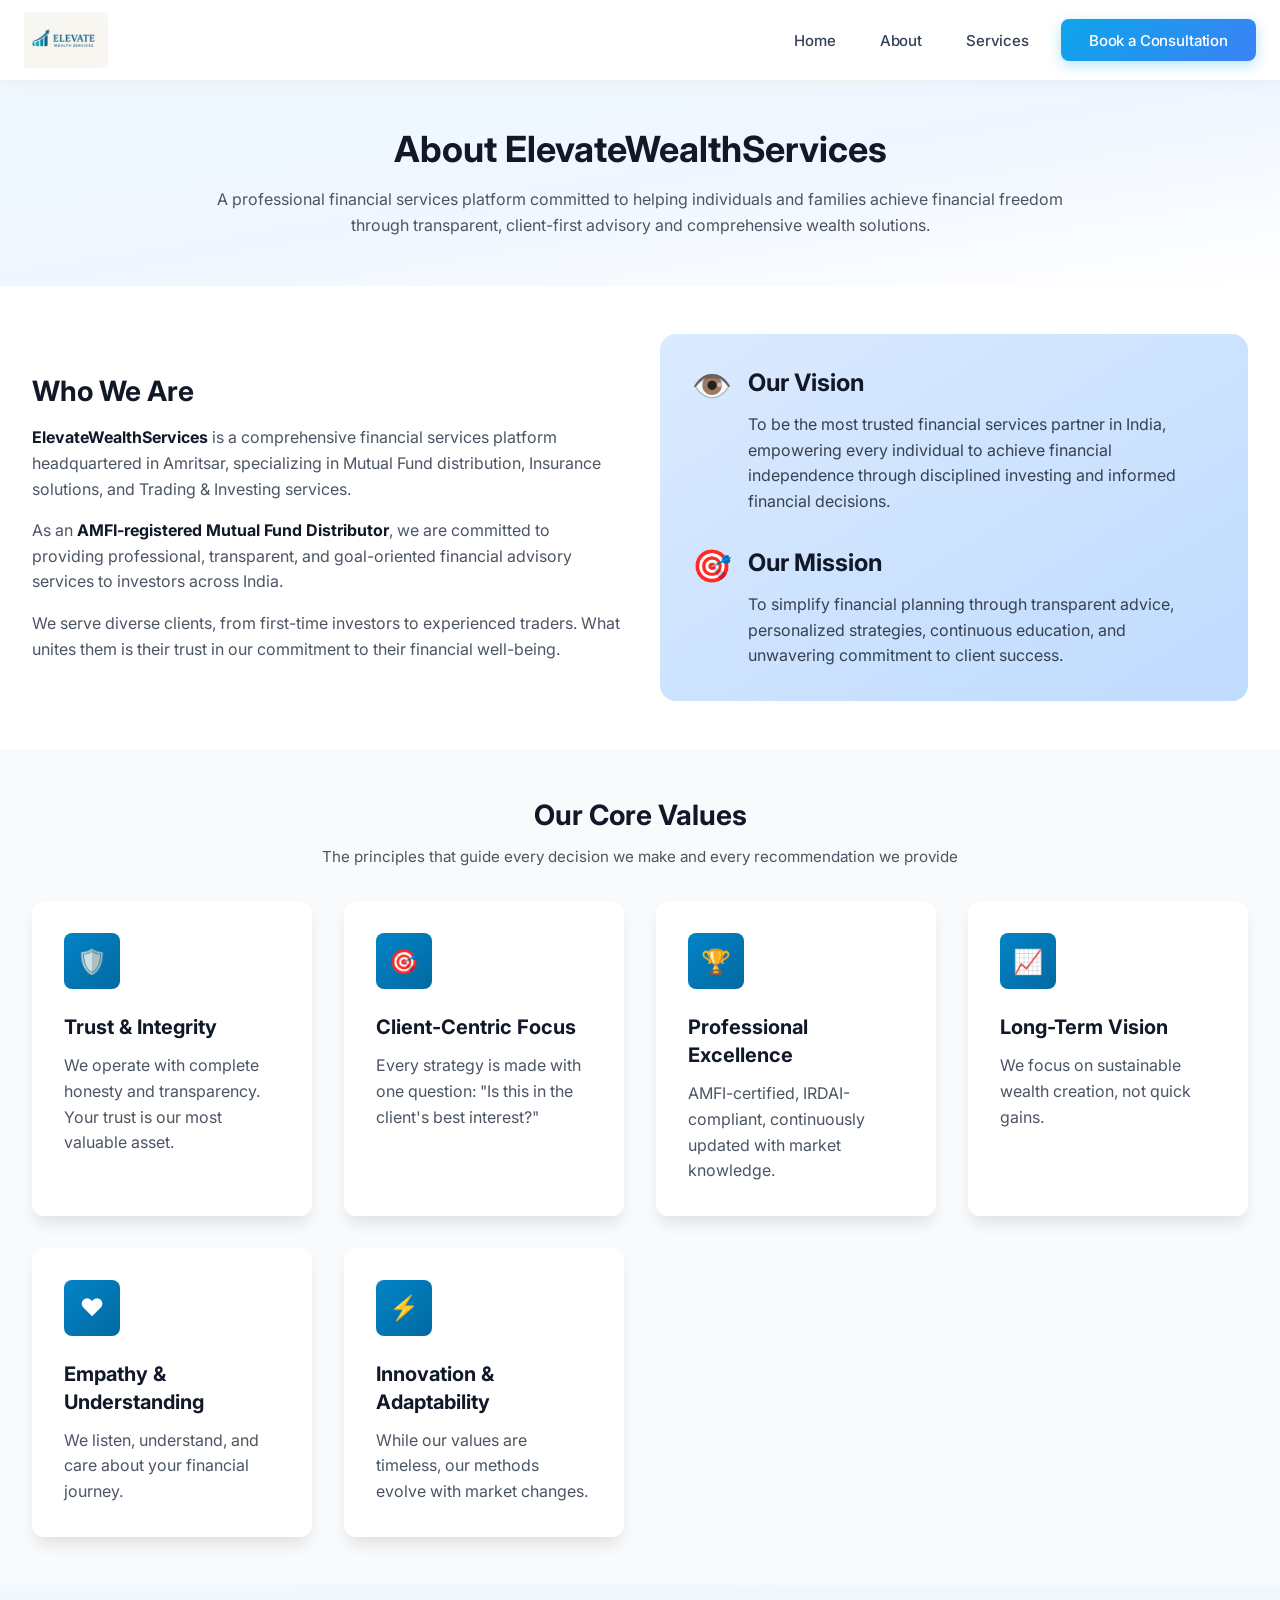
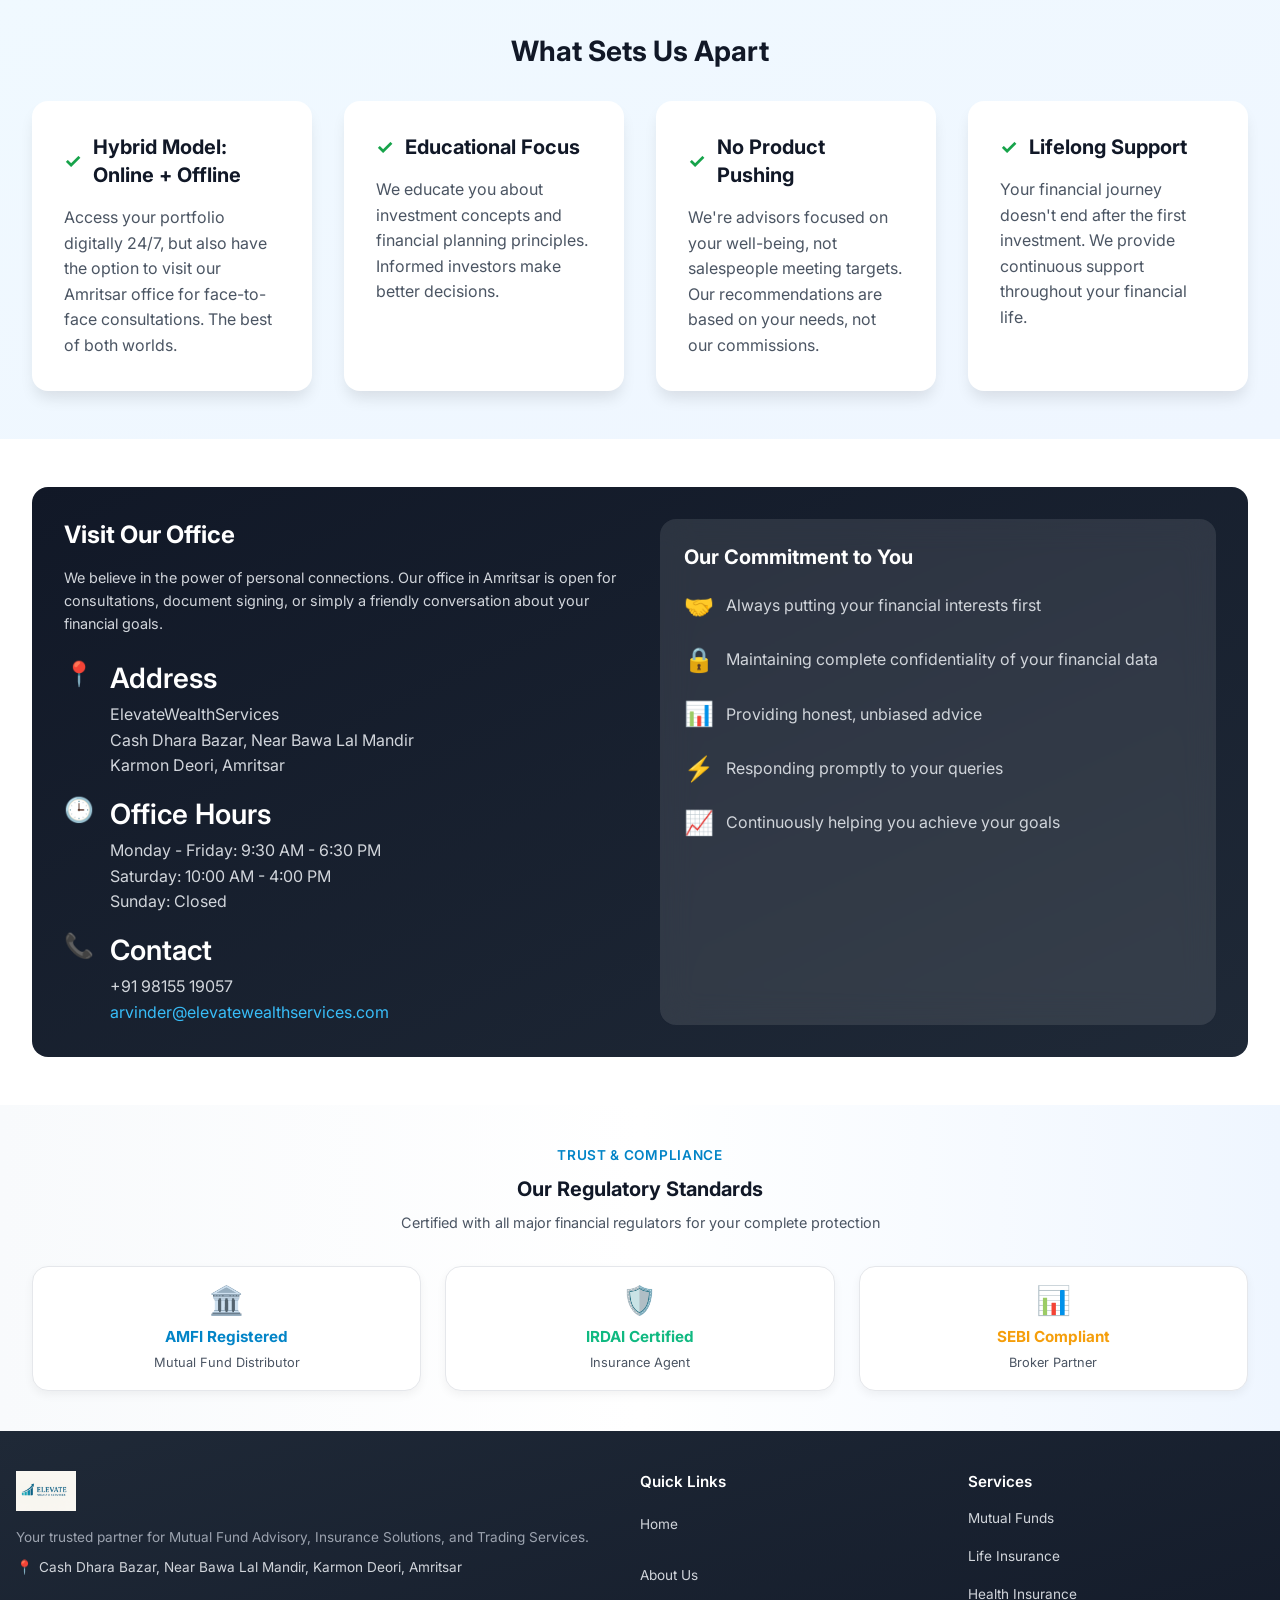
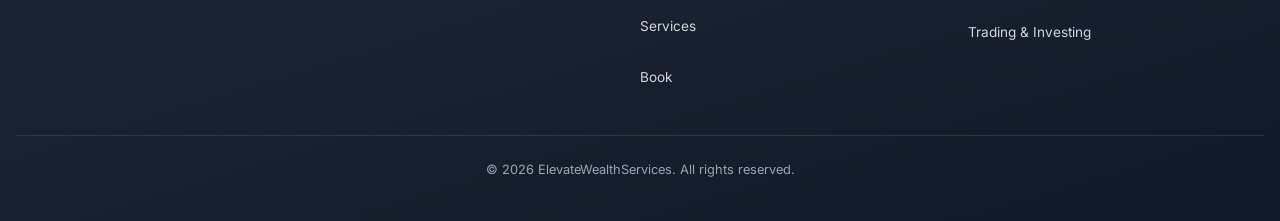
==== commit 8df197d9: "Update partner copy and add loan assistance" ====
--- a/about.html
+++ b/about.html
@@ -80,7 +80,7 @@
                     <div style="display: flex; flex-direction: column; gap: 1rem; color: #4b5563; font-size: 0.95rem; line-height: 1.7;">
                         <p><strong style="color: #111827;">ElevateWealthServices</strong> is a comprehensive financial services platform headquartered in Amritsar, specializing in Mutual Fund distribution, Insurance solutions, and Trading & Investing services.</p>
                         <p>As an <strong style="color: #111827;">AMFI-registered Mutual Fund Distributor</strong>, we are committed to providing professional, transparent, and goal-oriented financial advisory services to investors across India.</p>
-                        <p>We serve diverse clients—from first-time investors to experienced traders. What unites them is their trust in our commitment to their financial well-being.</p>
+                        <p>We serve diverse clients, from first-time investors to experienced traders. What unites them is their trust in our commitment to their financial well-being.</p>
                     </div>
                 </div>
 
--- a/css/styles.css
+++ b/css/styles.css
@@ -1245,7 +1245,7 @@
   }
 }
 
-/* ===== Brand Partners — Luxury ===== */
+/* ===== Brand Partners - Luxury ===== */
 #bpsec {
   background: linear-gradient(158deg, #08101e 0%, #0b1a30 55%, #0d1e38 100%);
   padding: 5rem 1.5rem 5.5rem;
